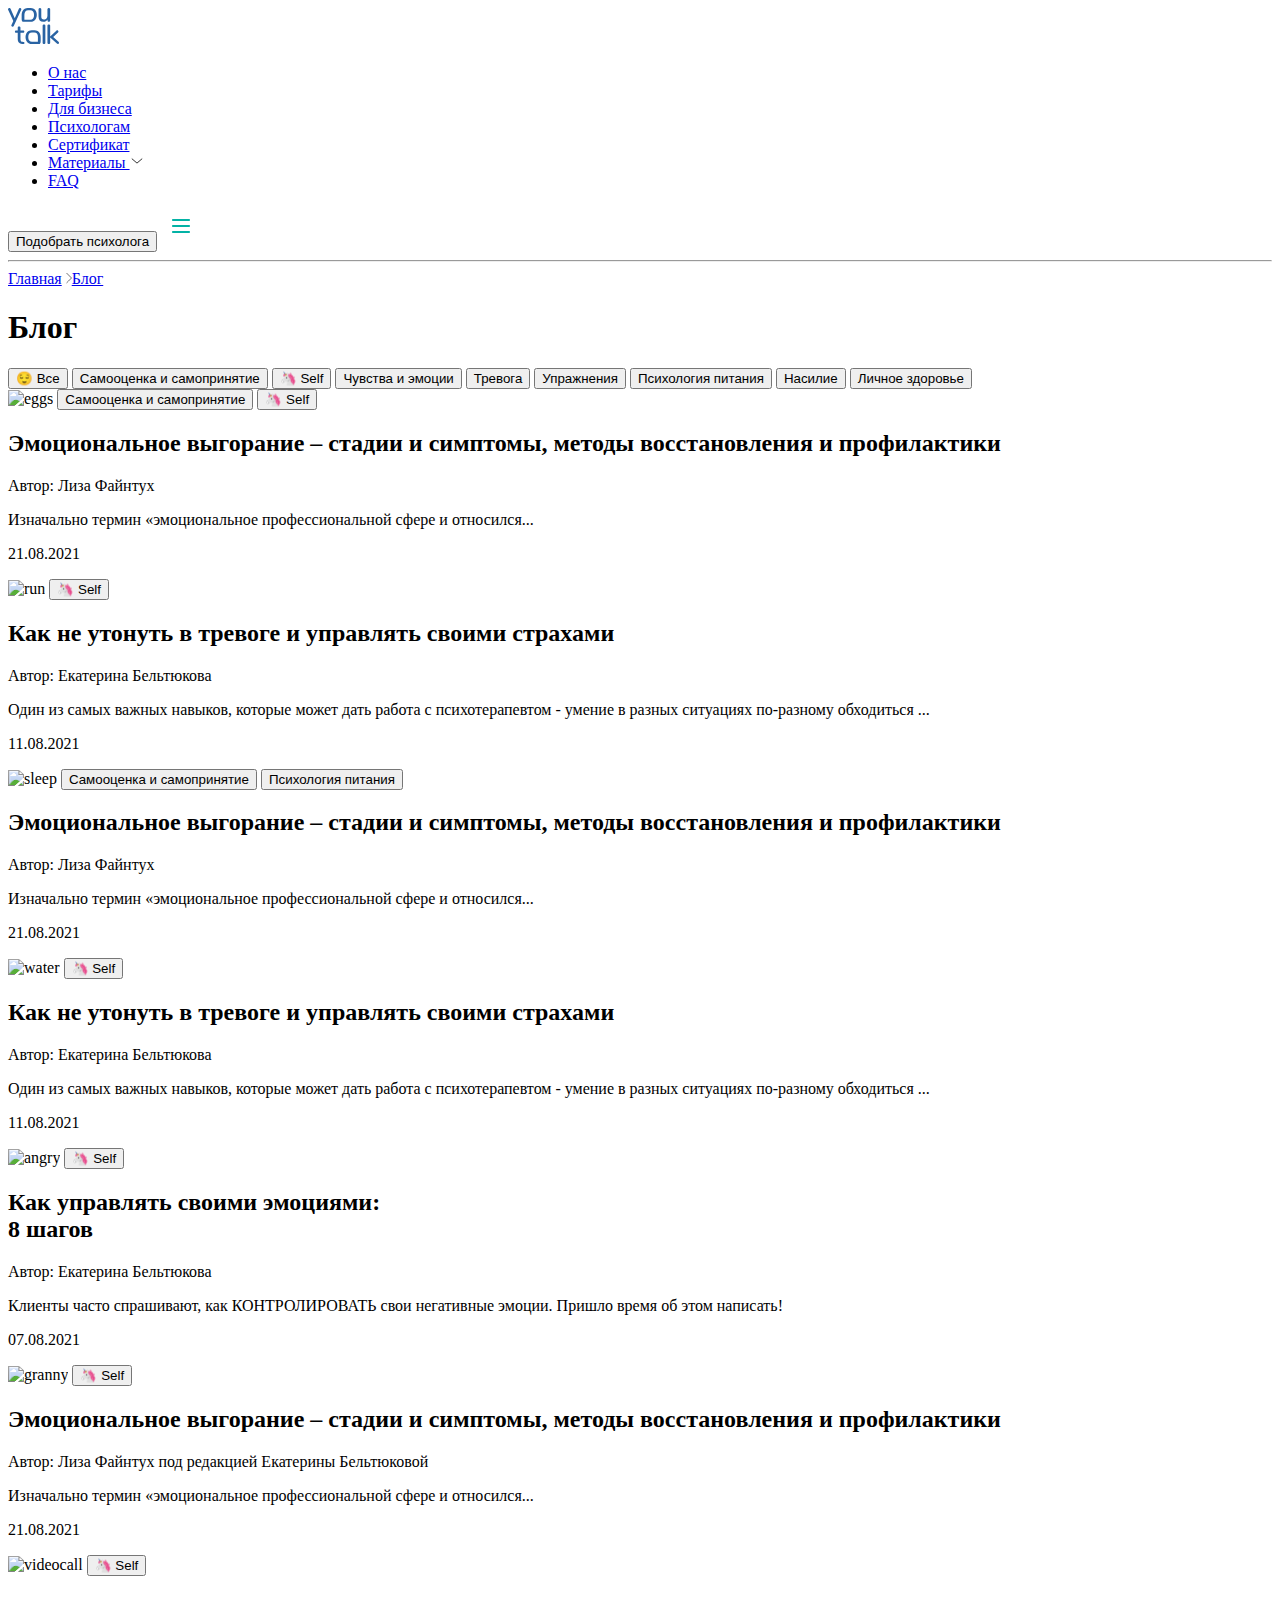
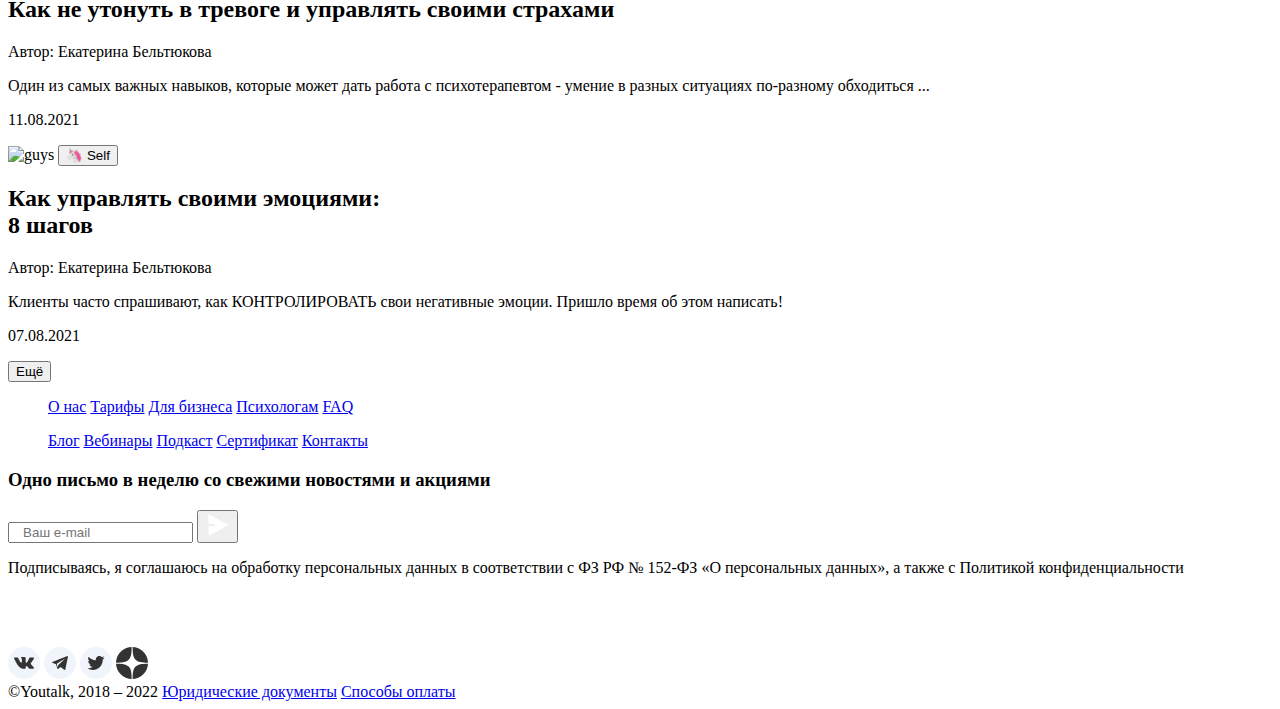
==== index.html @ c56536a3 "Add files via upload" ====
<!DOCTYPE html>
<html lang="ru">
<head>
    <meta charset="UTF-8" />
    <title>YouTalk</title>
    <link rel="stylesheet" href="css/blog.css">
                                            <!--шрифт-->
    <link rel="preconnect" href="https://fonts.googleapis.com">
    <link rel="preconnect" href="https://fonts.gstatic.com" crossorigin>
    <link href="https://fonts.googleapis.com/css2?family=Montserrat:ital,wght@0,100..900;1,100..900&display=swap" rel="stylesheet">
    <meta name="viewport" content="width=device-width, initial-scale=1">
</head>
<body class="layout">
    <div class="header">
        <div class="header__left">
            <a class="header__left-logo" href="index.html"><img src="images/logo.svg" alt="logo"></a>
        </div>
            <nav class="header__middle">
            <ul class="header__middle-nav">
                <li class="header__middle-active"><a class="header__middle-link" href="#">О нас</a>
                <li class="header__middle-active"><a class="header__middle-link" href="#">Тарифы</a>
                <li class="header__middle-active"><a class="header__middle-link" href="#">Для бизнеса</a>
                <li class="header__middle-active"><a class="header__middle-link" href="#">Психологам</a>
                <li class="header__middle-active"><a class="header__middle-link" href="#">Сертификат</a>
                <li class="header__middle-active"><a class="header__middle-link" href="#">Материалы <img src="images/morearrow.svg" alt="arrowdown"></a>
                <li class="header__middle-active"><a class="header__middle-link" href="#">FAQ</a>
            </ul>
            </nav>
        <div class="header__right">
            <button class="header__right-buttondesktop">Подобрать психолога</button>
            <img class="header__right-burger" src="images/headerbutton-right.svg" alt="burger" href="#">
        </div>
    </div>
        <hr class="header__line-hr">
    
                                            <!--Основной контент-->
    <main class="mainblock">
        <div class="mainblock__chosedpage">
            <a class="mainblock__chosedpage-link" href="#">Главная</a> <img class="mainblock__chosedpage-arrow" src="images/arrow.svg" alt="arrow"><a class="mainblock__chosedpage-link" href="#">Блог</a>
        </div>
        <h1 class="mainblock__title">Блог</h1>
        <div class="mainblock__selected">
            <button class="mainblock__selected-button" href="#">&#128524; Все</button>
            <button class="mainblock__selected-button" href="#">Самооценка и самопринятие</button>
            <button class="mainblock__selected-button" href="#">&#129412; Self</button>
            <button class="mainblock__selected-button" href="#">Чувства и эмоции</button>
            <button class="mainblock__selected-button" href="#">Тревога</button>
            <button class="mainblock__selected-button" href="#">Упражнения</button>
            <button class="mainblock__selected-button" href="#">Психология питания</button>
            <button class="mainblock__selected-button" href="#">Насилие</button>
            <button class="mainblock__selected-button" href="#">Личное здоровье</button>
        </div>
        <div class="mainblock__content">
            <div class="mainblock__content-card" onclick="location.href='pages/statya.html'">
                <div class="mainblock__content-card-image">
                    <img class="mainblock__content-card-img" src="https://s3-alpha-sig.figma.com/img/0514/045d/7e2f65da46124099f12e557bf0206578?Expires=1737936000&Key-Pair-Id=APKAQ4GOSFWCVNEHN3O4&Signature=Wh3o4atyVbuHj0JqLbo-WtNxXUMMZxyyBBs7ZFCLhTQrpBq~kpR8yD8V0ydgHOS0mPAQOmfJZSy5ZZRh-PLR-p0ag~jAhGfZ0j--WYRIO0ONvnP6HzzW5Z18kI5cYqsMyvykYi3t~BnjcWoK66cmOuY7C8iolWx3C2onvJgvf60dOLFZBQdS7rcjNV5oVskWY9~RuHkNLRHZ40UZv8wE4s7MWQzwXfBCDcQUJ5n2OdxzuRl2hTjlWSJLqUHEbK7ouPadxK3BOywKtBwkQwGfApzM6KAYQ6rNI7Qh5ZAqsRglMrfR0n2xBHuynHxwd5BLtYQ0K2uqEG--nmiJY6rv2w__" alt="eggs">
                    <button class="mainblock__content-card-button1" >Самооценка и самопринятие</button>
                    <button class="mainblock__content-card-button2" >&#129412; Self</button>
                </div>
                <div class="mainblock__content-card-textblock">
                    <div class="mainblock__content-card-textelements">
                        <h2 class="mainblock__content-card-title">Эмоциональное выгорание – стадии и симптомы, методы восстановления и профилактики</h2>
                        <p class="mainblock__content-card-author">Автор: Лиза Файнтух</p>
                        <p class="mainblock__content-card-text">Изначально термин «эмоциональное профессиональной сфере и относился...</p>
                    </div>
                    <p class="mainblock__content-card-date">21.08.2021</p>
                </div>
            </div>
            <div class="mainblock__content-card" onclick="location.href='pages/statya.html'">
                <div class="mainblock__content-card-image">
                    <img class="mainblock__content-card-img" src="https://s3-alpha-sig.figma.com/img/01ac/782d/e3a3b15230a14f53b90b535f94d2e28d?Expires=1738540800&Key-Pair-Id=APKAQ4GOSFWCVNEHN3O4&Signature=OBWc9fJ5ZC64l-Olz~pqCgVb6Y~aNcesTr1t2U6FNjeNoLqadOKoTGUGqK2uRq2cpMQldzI~1WNGAywiMyTZzNXTjQk4VrkNQp-jOLMmwtYtIDMIsCGmzIa-qsMW7x82Y~OO28k521s~jk~V4s69beo6QjbyrPpBfCDjX3O5~ZBUrBYfTuKOJ2EY8VdqVm3f~~VuwfIu3mH42SVxZDGYeiwyRG2k7F1U6qlbNHwhHbJ18EsYMWrXA3KI12Qf3fWeGqMEgMOsSXU-hMlBXQUekeWN9u0OyVfP5-NLR4njFmPV3josg8dlyZ25wy-Iw~oshWIiej~6uwYwOhADh~WOPQ__" alt="run">
                    <button class="mainblock__content-card-button1" >&#129412; Self</button>
                </div>
                <div class="mainblock__content-card-textblock">
                    <div class="mainblock__content-card-textelements">
                        <h2 class="mainblock__content-card-title">Как не утонуть в тревоге и управлять своими страхами</h2>
                        <p class="mainblock__content-card-author">Автор: Екатерина Бельтюкова</p>
                        <p class="mainblock__content-card-text">Один из самых важных навыков, которые может дать работа с психотерапевтом - умение в разных ситуациях по-разному обходиться ...</p>
                    </div>
                    <p class="mainblock__content-card-date">11.08.2021</p>
                </div>
            </div>
            <div class="mainblock__content-card" onclick="location.href='pages/statya.html'">
                <div class="mainblock__content-card-image">
                    <img class="mainblock__content-card-img" src="https://s3-alpha-sig.figma.com/img/3c67/c745/0bb391b3ab15a4c48193cdb276ec320d?Expires=1738540800&Key-Pair-Id=APKAQ4GOSFWCVNEHN3O4&Signature=UaXcX5Z3UWWL1IEHmjei1710bO6YqG08eMwFOAsFKM6ewVH3WGrbFMYoLWHswwESLTDxEgQDa3RvbA1-b8bMBKQLmkjUvGAfKVPb0EgLLi~7bvclFwDmJAKSJxPQVszXCDfKK0d-K~dg7Gl2ZCIdfJdn~YBORfajnussNlYXDtQqZJFVMcy6Fc7H49BXTcTUL4VQ9C2VnpbHXhJ5-DfveIXvyZartPjuubLJC2baaOQtnEoBzr2ukbT5zVjaOg6Qmw0bwbFM85tdaLMvIj9nIVNdHkcogezgtLos5dMLhyk-hQO~NUMHv6EemgtS0dW092Dkn6u5BWAOT8ifwiYZSA__" alt="sleep">
                    <button class="mainblock__content-card-button1" >Самооценка и самопринятие</button>
                    <button class="mainblock__content-card-button2" >Психология питания</button>
                </div>
                <div class="mainblock__content-card-textblock">
                    <div class="mainblock__content-card-textelements">
                        <h2 class="mainblock__content-card-title">Эмоциональное выгорание – стадии и симптомы, методы восстановления и профилактики</h2>
                        <p class="mainblock__content-card-author">Автор: Лиза Файнтух</p>
                        <p class="mainblock__content-card-text">Изначально термин «эмоциональное профессиональной сфере и относился...</p>
                    </div>
                    <p class="mainblock__content-card-date">21.08.2021</p>
                </div>
            </div>
            <div class="mainblock__content-card" onclick="location.href='pages/statya.html'">
                <div class="mainblock__content-card-image">
                    <img class="mainblock__content-card-img" src="https://s3-alpha-sig.figma.com/img/00e7/8f4a/345dbd9a7bb621f9180f65b8d8307b0c?Expires=1738540800&Key-Pair-Id=APKAQ4GOSFWCVNEHN3O4&Signature=VM~gi2MxRu2Y6QKiJJcOFxIA-9~XuSb1LvO~AXDlw80kI~SEtK9OtfpMvptaeepxI0FPup7jTpU9YbPpc47Tq7RVfhMNxueguv8zXZAypgd-PJvnM7AonSo5pUhwbeHp98yv8a-cTZ3PTXemoVm3XYdz5AQpuwI1XdtWPJSCKOqxcQRluGX0KUDlHHgEowlSuq36-CsIOTX4YqEjcCI9t68tGL~bvGlzkPAfWTn74s4~9-gDFoQQV9yHhNGkeZ5SxufL7M5~D9imyUvJl2gpGC8v1og40swcTWIuo0iEX0FzUAVIW82sLGwlEZcFImRsFjY-T6vJQ4tatS1CEeNnFQ__" alt="water">
                    <button class="mainblock__content-card-button1" >&#129412; Self</button>
                </div>
                <div class="mainblock__content-card-textblock">
                    <div class="mainblock__content-card-textelements">
                        <h2 class="mainblock__content-card-title">Как не утонуть в тревоге и управлять своими страхами</h2>
                        <p class="mainblock__content-card-author">Автор: Екатерина Бельтюкова</p>
                        <p class="mainblock__content-card-text">Один из самых важных навыков, которые может дать работа с психотерапевтом - умение в разных ситуациях по-разному обходиться ...</p>
                    </div>
                    <p class="mainblock__content-card-date">11.08.2021</p>
                </div>
            </div>
            <div class="mainblock__content-card" onclick="location.href='pages/statya.html'">
                <div class="mainblock__content-card-image">
                    <img class="mainblock__content-card-img" src="https://s3-alpha-sig.figma.com/img/5a76/73fe/3d164d00c99eabffda5902327bcf46bf?Expires=1738540800&Key-Pair-Id=APKAQ4GOSFWCVNEHN3O4&Signature=N9eKOb2FueoJJXUdIJkoOr~ev9bo8HiSyb35pa7JuLpopl7jmqF00gUPmSRo69niQ7uGRaPJGwVYWrYxOZYWOYgvpxHLpb~KjHnYbTkOanXbDRq22lV88g6CsZ8Pa-~vUfGPIyzkQ~ZNwBmR1~ZmEcuMuJ1Fpnx9~ltl0EHuZZO9l0VBMt9aRBeo0ZodQOqETrxeIE0wa8o8WnD6~0UPJjQbaZ0Oc0xiLNqr1wIB8ZgXOPB2LBPA5c8fFPd5QpE6dAAOe3S3ri-lH3W0D2b9b1N3Lo1-R1dj85QOeFtIW~oOGRJ2OU2BByiwhbHPwyLiKWhbxS9ct~ED~55G2YVFgw__" alt="angry">
                    <button class="mainblock__content-card-button1" >&#129412; Self</button>
                </div>
                <div class="mainblock__content-card-textblock">
                    <div class="mainblock__content-card-textelements">
                        <h2 class="mainblock__content-card-title">Как управлять своими эмоциями:<br>8 шагов</h2>
                        <p class="mainblock__content-card-author">Автор: Екатерина Бельтюкова</p>
                        <p class="mainblock__content-card-text">Клиенты часто спрашивают, как КОНТРОЛИРОВАТЬ свои негативные эмоции. Пришло время об этом написать!</p>
                    </div>
                    <p class="mainblock__content-card-date">07.08.2021</p>
                </div>
            </div>
            <div class="mainblock__content-card" onclick="location.href='pages/statya.html'">
                <div class="mainblock__content-card-image">
                    <img class="mainblock__content-card-img" src="https://s3-alpha-sig.figma.com/img/065d/81df/1477a2bd12991651230e9428bfe30c3a?Expires=1738540800&Key-Pair-Id=APKAQ4GOSFWCVNEHN3O4&Signature=CVTdhsCqR5XaVqefZSIJ61pydjJTcKEJjb8-tAAnJZqM88l35OVFuhJ20KriHW3hjYbNWRAT30FyMJehIs36L7WKsfEtud7P88W2-wKwS1KZPoCk7Tt5Liyj0nbTIW-l383QzXoX2syWHP9niepBGVLnPv5UZmiHkBF1-udS7ghmc2CxIhmeRksoUEfy~VOx6jxV9C14J9Vhubo829NteKy89qE671w3DFqWgoa1NG5UEHgdmmgWwgq1KAIreZ~k5mH2H29cQXhoceIDEzXINYWquqVo91ksaAy-NUxWgZ2I5hGg1upnbr2dCoUjACJAvxqV5gbKa-IKtGOP7X7ZMg__" alt="granny">
                    <button class="mainblock__content-card-button1" >&#129412; Self</button>
                </div>
                <div class="mainblock__content-card-textblock">
                    <div class="mainblock__content-card-textelements">
                        <h2 class="mainblock__content-card-title">Эмоциональное выгорание – стадии и симптомы, методы восстановления и профилактики</h2>
                        <p class="mainblock__content-card-author">Автор: Лиза Файнтух под редакцией Екатерины Бельтюковой</p>
                        <p class="mainblock__content-card-text">Изначально термин «эмоциональное профессиональной сфере и относился...</p>
                    </div>
                    <p class="mainblock__content-card-date">21.08.2021</p>
                </div>
            </div>
            <div class="mainblock__content-card" onclick="location.href='pages/statya.html'">
                <div class="mainblock__content-card-image">
                    <img class="mainblock__content-card-img" src="https://s3-alpha-sig.figma.com/img/a94e/a88a/4b9dcb0cf8642cbae1397f01cde20920?Expires=1738540800&Key-Pair-Id=APKAQ4GOSFWCVNEHN3O4&Signature=AY9RTAnKXOctCoOXd8asVBlezn~dJUEV0c62~6vGSS3Ko0SpET10taXR8tyMev9N1MKeT~Kn52TYclJ6tYrHmmJ8I2ekMg2p5ktU7XDdQpqCREiJLFtV~Qk9gweLTGKaBsEYFi9h1-SLamLyuCn5wanYo3MbUUQncDrBxMDj4NMqAS3Xh4K4A1PAeunOZZm~kmWJzqSSmkcB8bOxDoXcJCf5jGaeVnKJ4wyMKEXzuJoU2Hvy0BDLmS5qVIpNbYVgSdyugMMjSguNK~wEmkG0UrmvPvUTJjUXA125B3-fs37XeBIR06fxhLoyjZk8uCqRoXTmjS7GRkzYSDhsOKGmCQ__" alt="videocall">
                    <button class="mainblock__content-card-button1" >&#129412; Self</button>
                </div>
                <div class="mainblock__content-card-textblock">
                    <div class="mainblock__content-card-textelements">
                        <h2 class="mainblock__content-card-title">Как не утонуть в тревоге и управлять своими страхами</h2>
                        <p class="mainblock__content-card-author">Автор: Екатерина Бельтюкова</p>
                        <p class="mainblock__content-card-text">Один из самых важных навыков, которые может дать работа с психотерапевтом - умение в разных ситуациях по-разному обходиться ...</p>
                    </div>
                    <p class="mainblock__content-card-date">11.08.2021</p>
                </div>
            </div>
            <div class="mainblock__content-card" onclick="location.href='pages/statya.html'">
                <div class="mainblock__content-card-image">
                    <img class="mainblock__content-card-img" src="https://s3-alpha-sig.figma.com/img/5e06/6272/45bb311e38b3a59d87aed3ae396ac101?Expires=1738540800&Key-Pair-Id=APKAQ4GOSFWCVNEHN3O4&Signature=p0C2tHQu1r-a5set1SXfb7sJr40HXGftgvuvHkhtbN7aHc56Qg5DWXzsZKMLfddFHEwGzD17TgBL2qk9C1Nd83NXO9YrQCtfdIE9dwti-B1Hg3WWTS7K2jMaNeALlakn9Boxj7~RrGtojs9TSr-gYUpH~tRMIdxmpfVYG2zt6gIS32aVTqmlaZM2xzSLE4IcMFbR~051mPHVzaIpUQhzYHxg16ElYVX6LnIujHjYr7AvtrOa7SYsdtQl1Q6FTCsBZDV2lqfXHIL52UMzSDoe9o7mdKWopW5Iu8UEZFicpRaVqH5S1ed414g8dSux1rSc9xiNkQJp4jcSV5MiG~bL2g__" alt="guys">
                    <button class="mainblock__content-card-button1" >&#129412; Self</button>
                </div>
                <div class="mainblock__content-card-textblock">
                    <div class="mainblock__content-card-textelements">
                        <h2 class="mainblock__content-card-title">Как управлять своими эмоциями:<br>8 шагов</h2>
                        <p class="mainblock__content-card-author">Автор: Екатерина Бельтюкова</p>
                        <p class="mainblock__content-card-text">Клиенты часто спрашивают, как КОНТРОЛИРОВАТЬ свои негативные эмоции. Пришло время об этом написать!</p>
                    </div>
                    <p class="mainblock__content-card-date">07.08.2021</p>
                </div>
            </div>
        </div>
        <button class="mainblock__button-low"> Ещё</button>       
    </main>
    <footer class="footer">
        <div class="footer__block">
            <div class="footer__grid">
                <div class="footer__grid-nav">
                    <ul class="footer__nav1">
                        <a class="footer__nav-link" href="#">О нас</a>
                        <a class="footer__nav-link" href="#">Тарифы</a>
                        <a class="footer__nav-link" href="#">Для бизнеса</a>
                        <a class="footer__nav-link" href="#">Психологам</a>
                        <a class="footer__nav-link" href="#">FAQ</a>
                    </ul>
                    <ul class="footer__nav2">
                        <a class="footer__nav-link" href="#">Блог</a>
                        <a class="footer__nav-link" href="#">Вебинары</a>
                        <a class="footer__nav-link" href="#">Подкаст</a>
                        <a class="footer__nav-link" href="#">Сертификат</a>
                        <a class="footer__nav-link" href="#">Контакты</a>
                    </ul>
                </div>
                <div class="footer__grid-email">
                    <div class="footer__email">
                        <h3 class="footer__email-title">Одно письмо в неделю со свежими новостями и акциями</h3>
                        <form class="footer__email-inputs">
                            <input class="footer__email-input" name="email" type="email" placeholder="   Ваш e-mail">
                            <button class="footer__email-button" type="button"> <img class="footer__email-button-img" src="images/emailbutton.svg" alt="button"></button>
                        </form>
                        <p class="footer__email-text">Подписываясь, я соглашаюсь на обработку персональных данных в соответствии с ФЗ РФ № 152-ФЗ «О персональных данных», а также с Политикой конфиденциальности</p>
                    </div>
                </div>
                <div class="footer__grid-socials">
                    <div class="footer__socials">
                        <img class="footer__socials-logo" id="skolkovo" src="images/skolkovo.svg" alt="skolkovo" href="#">
                        <div class="footer__socials-icons">
                        <img class="footer__socials-logo" src="images/vk.svg" alt="vk" href="#">
                        <img class="footer__socials-logo" src="images/tg.svg" alt="telegram" href="#">
                        <img class="footer__socials-logo" src="images/twit.svg" alt="twitter" href="#">
                        <img class="footer__socials-logo" src="images/dzen.svg" alt="dzen" href="#">
                    </div>       
                </div>
            </div>
            <div class="footer__copyright">
                    <a class="footer__copyright-link">©Youtalk, 2018 – 2022</a>
                    <a class="footer__copyright-link" href="#">Юридические документы</a>
                    <a class="footer__copyright-link" href="#">Способы оплаты</a>
            </div>
        </div>
    </footer>
</body>
</html>
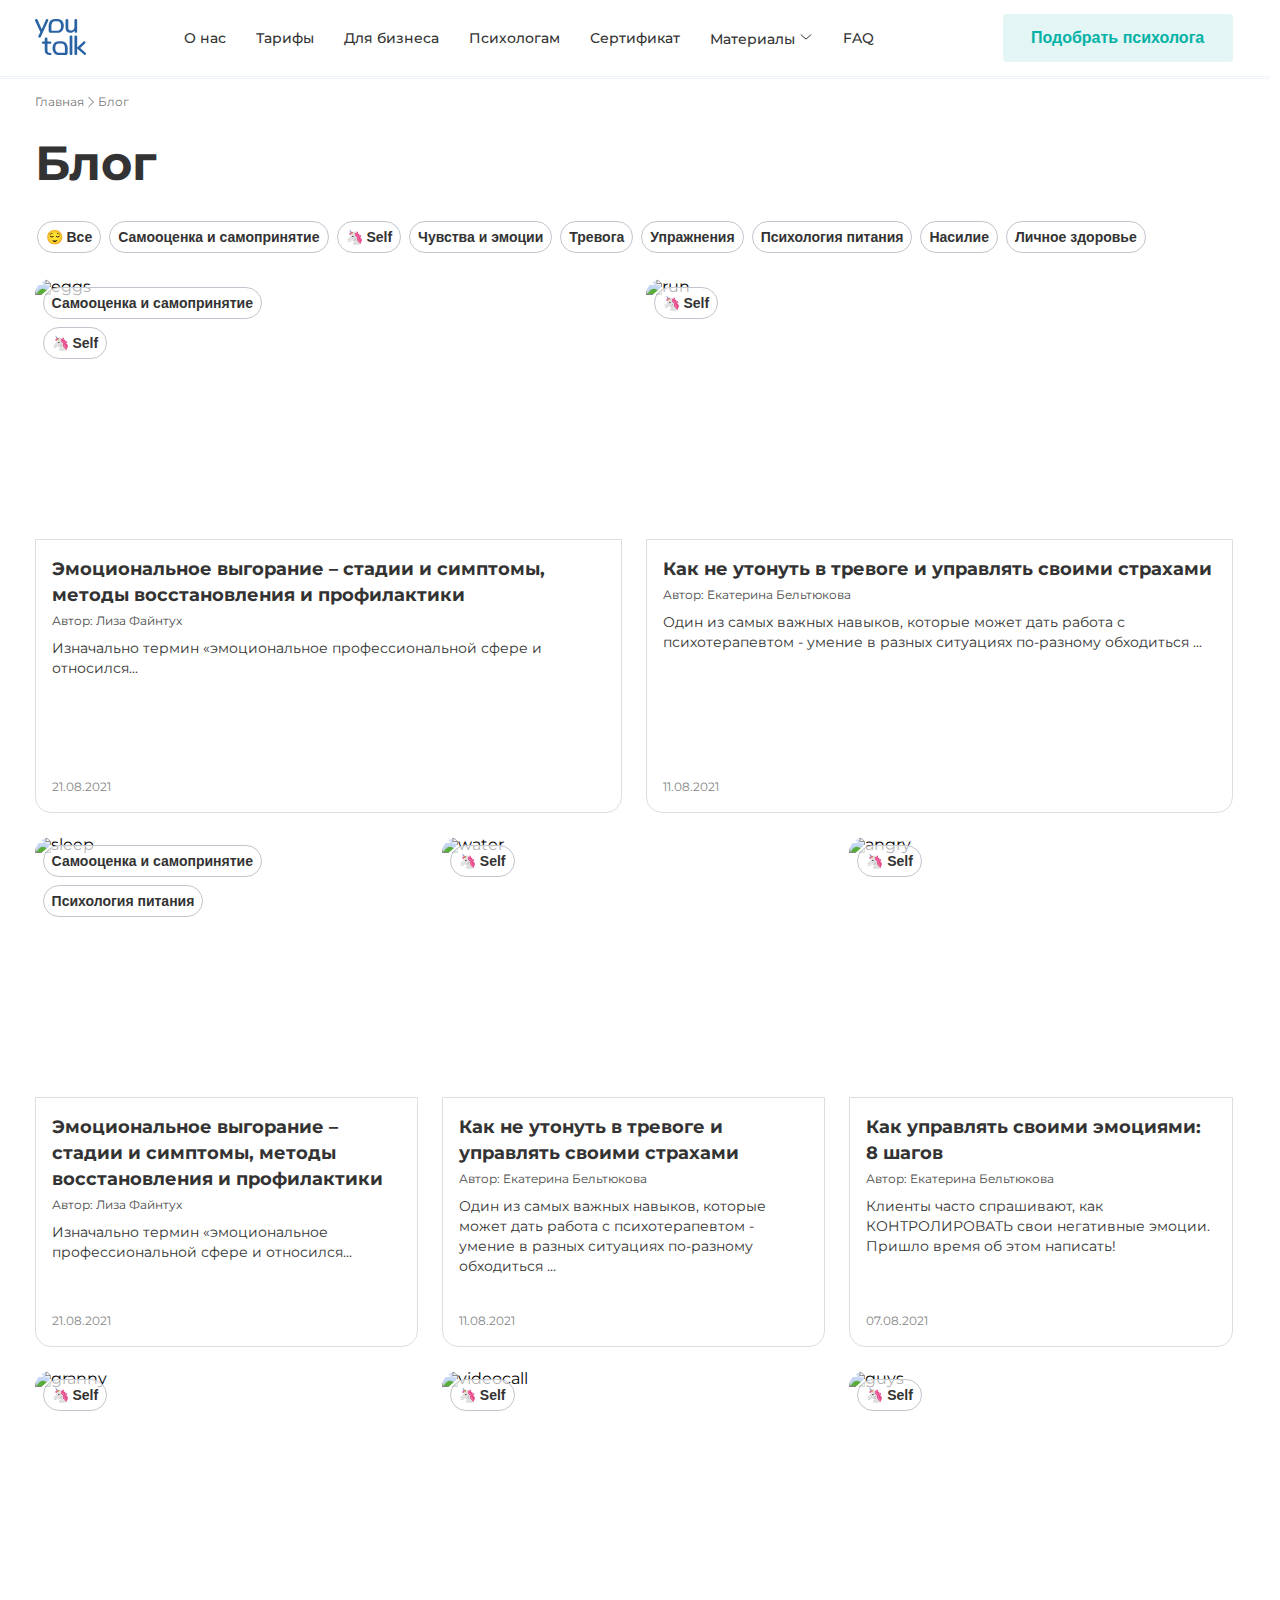
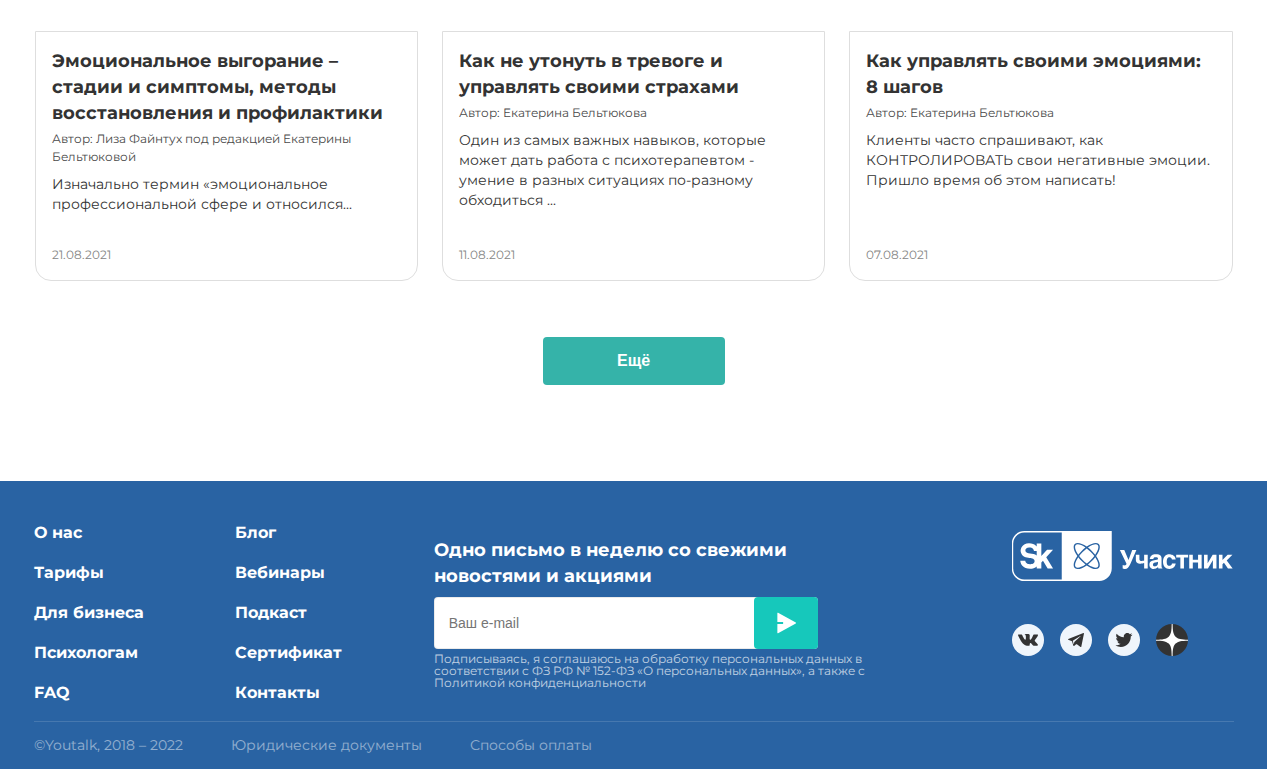
==== commit 6851b9cb: "Update index.html" ====
--- a/index.html
+++ b/index.html
@@ -3,7 +3,7 @@
 <head>
     <meta charset="UTF-8" />
     <title>YouTalk</title>
-    <link rel="stylesheet" href="css/blog.css">
+    <link rel="stylesheet" href="CSS/blog.css">
                                             <!--шрифт-->
     <link rel="preconnect" href="https://fonts.googleapis.com">
     <link rel="preconnect" href="https://fonts.gstatic.com" crossorigin>
@@ -216,4 +216,4 @@
         </div>
     </footer>
 </body>
-</html>+</html>
--- a/CSS/blog.css
+++ b/CSS/blog.css
@@ -0,0 +1,701 @@
+html, body {
+    /*
+    *  html5resetcss
+    */
+    html,body,div,span,object,iframe,h1,h2,h3,h4,h5,h6,p,blockquote,pre,abbr,address,cite,code,del,dfn,em,img,ins,kbd,q,samp,small,strong,sub,sup,var,b,i,dl,dt,dd,ol,ul,li,fieldset,form,label,legend,table,caption,tbody,tfoot,thead,tr,th,td,article,aside,canvas,details,figcaption,figure,footer,header,hgroup,menu,nav,section,summary,time,mark,audio,video{margin:0;padding:0;border:0;outline:0;font-size:100%;vertical-align:baseline;background:transparent}
+    body{line-height:1}
+    article,aside,details,figcaption,figure,footer,header,hgroup,menu,nav,section{display:block}
+    nav ul{list-style:none}
+    blockquote,q{quotes:none}
+    blockquote:before,blockquote:after,q:before,q:after{content:none}
+    a{margin:0;padding:0;font-size:100%;vertical-align:baseline;background:transparent}
+    ins{background-color:#ff9;color:#000;text-decoration:none}
+    mark{background-color:#ff9;color:#000;font-style:italic;font-weight:bold}
+    del{text-decoration:line-through}
+    abbr[title],dfn[title]{border-bottom:1px dotted;cursor:help}
+    table{border-collapse:collapse;border-spacing:0}
+    hr{display:block;height:1px;border:0;border-top:1px solid #ccc;margin:1em 0;padding:0}
+    input,select{vertical-align:middle}}
+    body {font-family: montserrat; height: 100%; margin: 0; padding: 0; width: 99vw;}
+html, body { height: 100%; margin: 0; padding: 0; }
+.layout {
+    display: grid;
+    grid-template-columns: minmax(16px, auto) minmax(288px, 1200px) minmax(16px, auto);
+    grid-template-rows: auto 1px 1fr auto;
+    grid-template-areas: 
+    ". header ."
+    "hr hr hr"
+    ". mainblock ."
+    "footer footer footer";
+    justify-content: center;
+    background-image: url(/background.svg);
+    background-size: 100%, 672px;
+    background-position-y: 401px ;
+    background-repeat: no-repeat;
+    margin: 0;
+    padding: 0;
+}
+@media screen and (max-width: 1024px){
+    .layout {
+        background-image: none;
+    }
+}
+/* Шапка*/
+.header {
+    grid-area: header;
+    display: flex;
+    justify-content: space-between;
+    align-items: center;
+    height: 76px;
+    position: sticky;
+}
+.header__left {
+    margin: 0;
+}
+.header__middle-nav {
+    align-items: center;
+    display: inline-flex;
+    list-style-type: none;
+    flex-wrap: nowrap;
+    justify-items: center;
+}
+.header__middle-active {
+    display: inline-flex;
+    list-style-type: none;
+    text-decoration: none;
+    font-weight: 500;
+    font-size: 14px;
+    margin-right: 30px;
+    align-self: center;
+    justify-items: center;
+}
+@media screen and (max-width: 1024px){
+    .header__middle-active {
+        margin-right: 16px;
+        font-weight: 400;
+    }
+}
+.header__middle-active:nth-last-child {
+    margin-right: 0;
+}
+.header__middle-link {
+    text-decoration: none;
+    color: rgba(51, 51, 51, 1);
+}
+.header__right-buttondesktop {
+    background-color: rgba(227, 245, 245, 1);
+    color: rgba(3, 178, 165, 1);
+    font-size: 16px;
+    font-weight: 700;
+    border: none;
+    border-radius: 4px;
+    width: 230px;
+    height: 48px;
+}
+.header__right-burger {
+    width: 40px;
+    height: 40px;
+}
+@media screen and (min-width: 769px){
+    .header__right-burger {
+        display: none;
+    }
+}
+@media screen and (max-width: 768px){
+    .header__right-buttondesktop {
+        display: none;
+    }
+    .header__middle {
+        display: none;
+    }
+}
+.header__line-hr {
+    grid-area: hr;
+    border: rgba(239, 245, 251, 1) solid 1px;
+    width: 99vw;
+    margin: 0;
+}
+/* Основной контент*/
+.mainblock {
+    grid-area: mainblock;
+    margin-top: 16px;
+}
+.mainblock__chosedpage {
+    display: inline-flex;
+    align-items: center;
+    gap: 4px;
+}
+.mainblock__chosedpage-link {
+    text-decoration: none;
+    color: rgba(51, 51, 51, 0.7);
+    font-size: 12px;
+    font-weight: 400;
+    height: auto;
+    margin-left: 0;
+}
+.mainblock__title {
+    font-weight: 700;
+    font-size: 48px;
+    color: rgba(51, 51, 51, 1);
+    margin-top: 30px;
+    margin-bottom: 32px;
+}
+@media screen and (max-width: 414px){
+    h1.mainblock__title {
+        font-size: 32px;
+    } 
+}
+@media screen and (max-width: 320px){
+    h1.mainblock__title {
+        font-size: 24px;
+    }
+}
+.mainblock__selected {
+    display: inline-flex;
+    align-content: center;
+    gap: 8px;
+    scroll-behavior: auto;
+    scrollbar-width: none;
+    overflow-x: scroll;
+    flex-wrap: nowrap;
+    width: 100%;
+    padding: 2px;
+}
+.mainblock__selected-button {
+    background-color: white;
+    border-radius: 24px;
+    border: 1px solid rgba(193, 197, 205, 1);
+    padding: 6px 8px;
+    gap: 4px;
+    height: 32px;
+    font-size: 14px;
+    font-weight: 600;
+    color: rgba(51, 51, 51, 1);
+    text-wrap: nowrap;
+}
+.mainblock__selected-button:focus {
+    box-shadow: 0px 0px 0px 2px rgba(22, 200, 187, 1) ;
+}
+@media screen and (min-width: 767px){
+    .mainblock__selected {
+        flex-wrap: wrap;
+    }
+}
+.mainblock__content {
+    margin-top: 24px;
+    display: grid;
+    grid-template-columns: repeat(6, 1fr);
+    grid-gap: 24px;
+}
+.mainblock__content-card {
+    grid-column: span 2;
+    display: flexbox;
+}
+.mainblock__content-card:nth-child(-n+2) {
+        grid-column: span 3;
+        .mainblock__content-card-textblock{
+            height: 240px;
+        }
+}
+.mainblock__content-card-image {
+    display: flex;
+    height: 260px;
+}
+.mainblock__content-card-img {
+    display: flex;
+    object-fit: cover;
+    max-height: 100%;
+    width: 100%;
+    border-top-left-radius: 16px;
+    border-top-right-radius: 16px;
+    z-index: 1;
+    object-position: bottom;
+}
+.mainblock__content-card-button1 {
+    background-color: rgba(255, 255, 255, 0.7);
+    border-radius: 24px;
+    border: 1px solid rgba(193, 197, 205, 1);
+    padding: 6px 8px;
+    height: 32px;
+    font-size: 14px;
+    font-weight: 600;
+    color: rgba(51, 51, 51, 1);
+    text-wrap: nowrap;
+    width: max-content;
+    margin: 8px auto 0 8px;
+    z-index: 2;
+    position: absolute;
+}
+.mainblock__content-card-button2 {
+    background-color: rgba(255, 255, 255, 0.7);
+    border-radius: 24px;
+    border: 1px solid rgba(193, 197, 205, 1);
+    padding: 6px 8px;
+    height: 32px;
+    font-size: 14px;
+    font-weight: 600;
+    color: rgba(51, 51, 51, 1);
+    text-wrap: nowrap;
+    width: max-content;
+    margin: 48px auto 0 8px;
+    z-index: 2;
+    position: absolute;
+}
+.mainblock__content-card-textblock {
+    display: flex;
+    border: 1px solid rgba(222, 222, 222, 1);
+    background-color: rgba(255, 255, 255, 1);
+    border-bottom-left-radius: 16px;
+    border-bottom-right-radius: 16px;
+    padding: 16px;
+    height: 216px;
+    flex-wrap: wrap;
+}
+.mainblock__content-card-textelements {
+    display: flexbox;
+    gap: 8px;
+}
+.mainblock__content-card-title {
+    font-size: 18px;
+    font-weight: 700;
+    color: rgba(51, 51, 51, 1);
+    margin-bottom: 0px;
+    line-height: 26px;
+}
+.mainblock__content-card-author {
+    font-size: 12px;
+    font-weight: 400;
+    color: rgba(73, 73, 73, 1);
+    margin-top: 4px;
+    margin-bottom: 0px;
+    line-height: 18px;
+}
+.mainblock__content-card-text {
+    font-size: 14px;
+    font-weight: 400;
+    color: rgba(51, 51, 51, 1);
+    margin-top: 8px;
+    line-height: 20px;
+}
+.mainblock__content-card-date {
+    font-size: 12px;
+    font-weight: 400;
+    color: rgba(134, 134, 134, 1);
+    margin-top: auto;
+    line-height: 18px;
+}
+@media screen and (max-width: 1024px){
+    .mainblock__content-card:nth-child(-n+2) {
+        grid-column: span 3;
+        .mainblock__content-card-image {
+            height: 260px;
+        }
+        .mainblock__content-card-textblock{
+            height: 240px;
+        }
+    }
+        .mainblock__content-card-image {
+            height: 206px;
+        }
+        .mainblock__content-card-textblock {
+            height: 253px;
+        }
+}
+@media screen and (max-width: 768px){
+    .mainblock__content-card:nth-child(-n+2) {
+        grid-column: span 6;
+        .mainblock__content-card-image {
+            height: 404px;
+        }
+        .mainblock__content-card-textblock{
+            height: 196px;
+        }
+    }
+        .mainblock__content-card {
+        grid-column: span 3;
+        }
+        .mainblock__content-card-image {
+            height: 206px;
+        }
+        .mainblock__content-card-textblock {
+            height: 241px;
+        }
+}
+@media screen and (max-width: 414px){
+    .mainblock__content-card:nth-child(-n+2) {
+        grid-column: span 6;
+        .mainblock__content-card-image {
+            height: 206px;
+        }
+        .mainblock__content-card-textblock{
+            height: 256px;
+        }
+    }
+        .mainblock__content-card {
+        grid-column: span 6;
+        }
+        .mainblock__content-card-image {
+            height: 206px;
+        }
+        .mainblock__content-card-textblock {
+            height: 256px;
+        }
+    .mainblock__content-card:nth-child(n+5) {
+        display:none;
+     }
+}
+@media screen and (max-width: 320px){
+    .mainblock__content-card:nth-child(-n+2) {
+        grid-column: span 6;
+        .mainblock__content-card-image {
+            height: 206px;
+        }
+        .mainblock__content-card-textblock{
+            height: 278px;
+        }
+    }
+        .mainblock__content-card {
+        grid-column: span 6;
+        }
+        .mainblock__content-card-image {
+            height: 206px;
+        }
+        .mainblock__content-card-textblock {
+            height: 278px;
+        }
+    .mainblock__content-card:nth-child(n+5) {
+        display:none;
+     }
+}
+.mainblock__button-low {
+    background-color: rgba(53, 179, 169, 1);
+    color: rgba(255, 255, 255, 1);
+    font-size: 16px;
+    font-weight: 700;
+    border: none;
+    border-radius: 4px;
+    width: 182px;
+    height: 48px;
+    display: block;
+    margin: 56px auto 96px auto;
+}
+@media screen and (max-width: 1024px) {
+    .mainblock__button-low {
+        margin-top: 35px;
+        margin-bottom: 60px;
+    }
+}
+@media screen and (max-width: 768px) {
+    .mainblock__button-low {
+        margin-top: 33px;
+        margin-bottom: 55px;
+    }
+}
+@media screen and (max-width: 414px) {
+    .mainblock__button-low {
+        margin-top: 28px;
+        margin-bottom: 59px;
+    }
+}
+@media screen and (max-width: 320px) {
+    .mainblock__button-low {
+        margin-top: 28px;
+        margin-bottom: 59px;
+    }
+}
+/*Подвал*/
+.footer {
+    grid-area: footer;
+    background-color: rgba(41, 99, 163, 1);
+    background-size: 100vw;
+    display: block;
+}
+.footer__block {
+    display: grid;
+    grid-template-columns: minmax(16px, auto) minmax(288px, 1200px) minmax(16px, auto);
+    grid-template-areas: ". footer__block .";
+}
+.footer__grid {
+    grid-area: footer__block;
+    display: grid;
+    grid-template-columns: repeat(6, auto);
+    grid-template-rows: auto auto;
+    grid-template-areas:
+    "footer__nav footer__nav footer__email footer__email footer__socials footer__socials"
+    "links links links links links links";
+    justify-content: space-between;
+    align-items: center;
+    justify-items: center;
+}
+.footer__grid-nav {
+    grid-area: footer__nav;
+    display: grid;
+    grid-template-columns: repeat(2, auto);
+    justify-items: flex-start;
+    margin-top: 40px;
+    gap: 91px;
+    margin-left: 0;
+}
+.footer__nav1 {
+    display: flex;
+    grid-area: span 1;
+    flex-direction: column;
+    flex-wrap: wrap;
+    gap: 16px;
+    justify-items: start;
+    margin-left: 0;
+    padding-left: 0;
+}
+.footer__nav2 {
+    display: flex;
+    grid-area: span 1;
+    flex-direction: column;
+    flex-wrap: wrap;
+    gap: 16px;
+    justify-items: start;
+    margin-left: 0;
+    padding-left: 0;
+}
+.footer__nav-link {
+    color: rgba(255, 255, 255, 1);
+    font-size: 16px;
+    font-weight: 700;
+    line-height: 24px;
+    text-decoration: none;
+    margin-top: 0;
+    justify-items: start;
+}
+.footer__grid-email {
+    grid-area: footer__email;
+    display: flex;
+    margin: 0 91.5px;
+    justify-items: flex-start;
+    margin-top: 40px;
+    width: 486px;
+}
+.footer__email-title {
+    display: block;
+    color: rgba(255, 255, 255, 1);
+    font-size: 18px;
+    font-weight: 700;
+    line-height: 26px;
+    margin-bottom: 8px;
+    margin-top: 0;
+    word-break: normal;
+    width: 384px;
+    white-space: normal;
+}
+.footer__email-text {
+    font-size: 12px;
+    font-weight: 400;
+    color: rgba(255, 255, 255, 1);
+    opacity: 0.7;
+    margin-top: 8px;
+}
+.footer__email-inputs {
+    display: flex;
+    gap: 0px;
+    width: 384px;
+    height: 48px;
+}
+.footer__email-input {
+    height: 48px;
+    width: 384px;
+    border-radius: 4px;
+    border: 1px solid rgba(157, 157, 157, 0.2);
+    z-index: 1;
+    color: rgba(157, 157, 157, 1);
+    font-size: 14px;
+    font-weight: 400;
+}
+.footer__email-button {
+    padding: 14px 20px 14px 20px;
+    border-radius: 4px;
+    background-color: rgba(22, 200, 187, 1);
+    border: none;
+    position: absolute;
+    z-index: 2;
+    display: flex;
+    align-items: center;
+    justify-content: center;
+    margin-right: 0;
+    margin-left: 320px;
+}
+.footer__email-button-img {
+    width: 24px;
+    height: 24px;
+}
+.footer__grid-socials {
+    grid-area: footer__socials;
+    display: flexbox;
+    gap: 40px;
+    justify-items: flex-end;
+    align-items: center;
+}
+#skolkovo {
+margin-bottom: 40px;
+}
+.footer__socials-icons {
+    display: flex;
+    gap: 16px;
+}
+.footer__copyright {
+    display: flex;
+    border-top: 1px solid rgba(255, 255, 255, 0.2);
+    grid-area: links;
+    display: flex;
+    justify-content: start;
+    align-items: center;
+    font-size: 14px;
+    font-weight: 400;
+    text-decoration: none;
+    color: rgba(255, 255, 255, 1);
+    margin-top: 16px;
+    margin-bottom: 17px;
+    width: 100%;
+    opacity: 0.7;
+    padding-top: 16px;
+}
+.footer__copyright-link {
+    display: flex;
+    font-size: 14px;
+    font-weight: 400;
+    text-decoration: none;
+    color: rgba(255, 255, 255, 1);
+    margin-left: 48px;
+    opacity: 0.7;
+}
+.footer__copyright-link:nth-child(1) {
+    margin-left: 0;
+}
+@media screen and (max-width: 1024px) {
+    .footer__grid-email {
+        margin: 0 21px;
+        margin-top: 40px;
+        width: 450px;
+}
+.footer__grid-nav {
+    gap: 30px;
+}
+}
+@media screen and (max-width: 768px) {
+    .footer__grid {
+        grid-area: footer__block;
+        display: grid;
+        grid-template-columns: repeat(6, auto);
+        grid-template-rows: auto auto auto;
+        grid-template-areas:
+        "footer__nav footer__nav footer__nav footer__email footer__email footer__email"
+        "footer__socials footer__socials . . . ."
+        "links links links links links links";
+        justify-content: space-between;
+        align-items: center;
+        justify-items: center;
+    }
+    .footer__grid-email {
+        margin-left: 0;
+        margin-right: 0;
+    }
+    .footer__grid-socials {
+        justify-items: left;
+        margin-top: 26px;
+    }
+    .footer__copyright {
+        margin-top: 27px;
+        margin-bottom: 23px;
+    }
+}    
+@media screen and (max-width: 414px) {
+    .footer__grid {
+        grid-area: footer__block;
+        display: grid;
+        grid-template-columns: auto;
+        grid-template-rows: auto auto auto auto;
+        grid-template-areas:
+        "footer__nav"
+        "footer__email"
+        "footer__socials"
+        "links";
+        justify-content: space-between;
+        align-items: center;
+        justify-items: center;
+    }
+    .footer__grid-nav {
+        width: 375px;
+        gap: auto;
+    }
+    .footer__grid-email {
+        margin-left: 0;
+        margin-right: 14px;
+        margin-top: 23px;
+        margin-bottom: 23px;
+        width: 360px;
+    }
+    .footer__email-inputs {
+        width: 360px;
+    }
+    .footer__email-button {
+        margin-left: 296px;
+    }
+    .footer__email-input {
+        width: 360px;
+    }
+    .footer__grid-socials {
+        margin-top: 0;
+        margin-left: 0;
+        margin-right: auto;
+    }
+    .footer__copyright {
+        flex-direction: column;
+        margin-top: 27px;
+        margin-bottom: 23px;
+        margin-left: 0;
+        margin-right: auto;
+        justify-items: start;
+        gap: 20px;
+    }
+    .footer__copyright-link {
+        opacity: 0.7;
+        flex-direction: column;
+        margin-left: 0;
+        margin-right: auto;
+    }
+    .footer__email-title {
+        width: 360px;
+    }
+    .footer__email-text {
+        width: 360px;
+    }
+}
+@media screen and (max-width: 320px) {
+    .footer__grid-nav {
+        width: 288px;
+    }
+    .footer__grid-email {
+        width: 288px;
+        overflow-wrap: normal;
+        margin-top: 23px;
+        margin-right: 0;
+    }
+    .footer__email-title {
+        width: 288px;
+    }
+    .footer__nav1.footer__nav2 {
+        margin-bottom: 0;
+    }
+    .footer__email-inputs {
+        width: 288px;
+    }
+    .footer__email-button {
+        display: none;
+    }
+    .footer__email-input {
+        width: 288px;
+    }
+    .footer__email-title {
+        width: 288px;
+    }
+    .footer__email-text {
+        width: 288px;
+    }
+}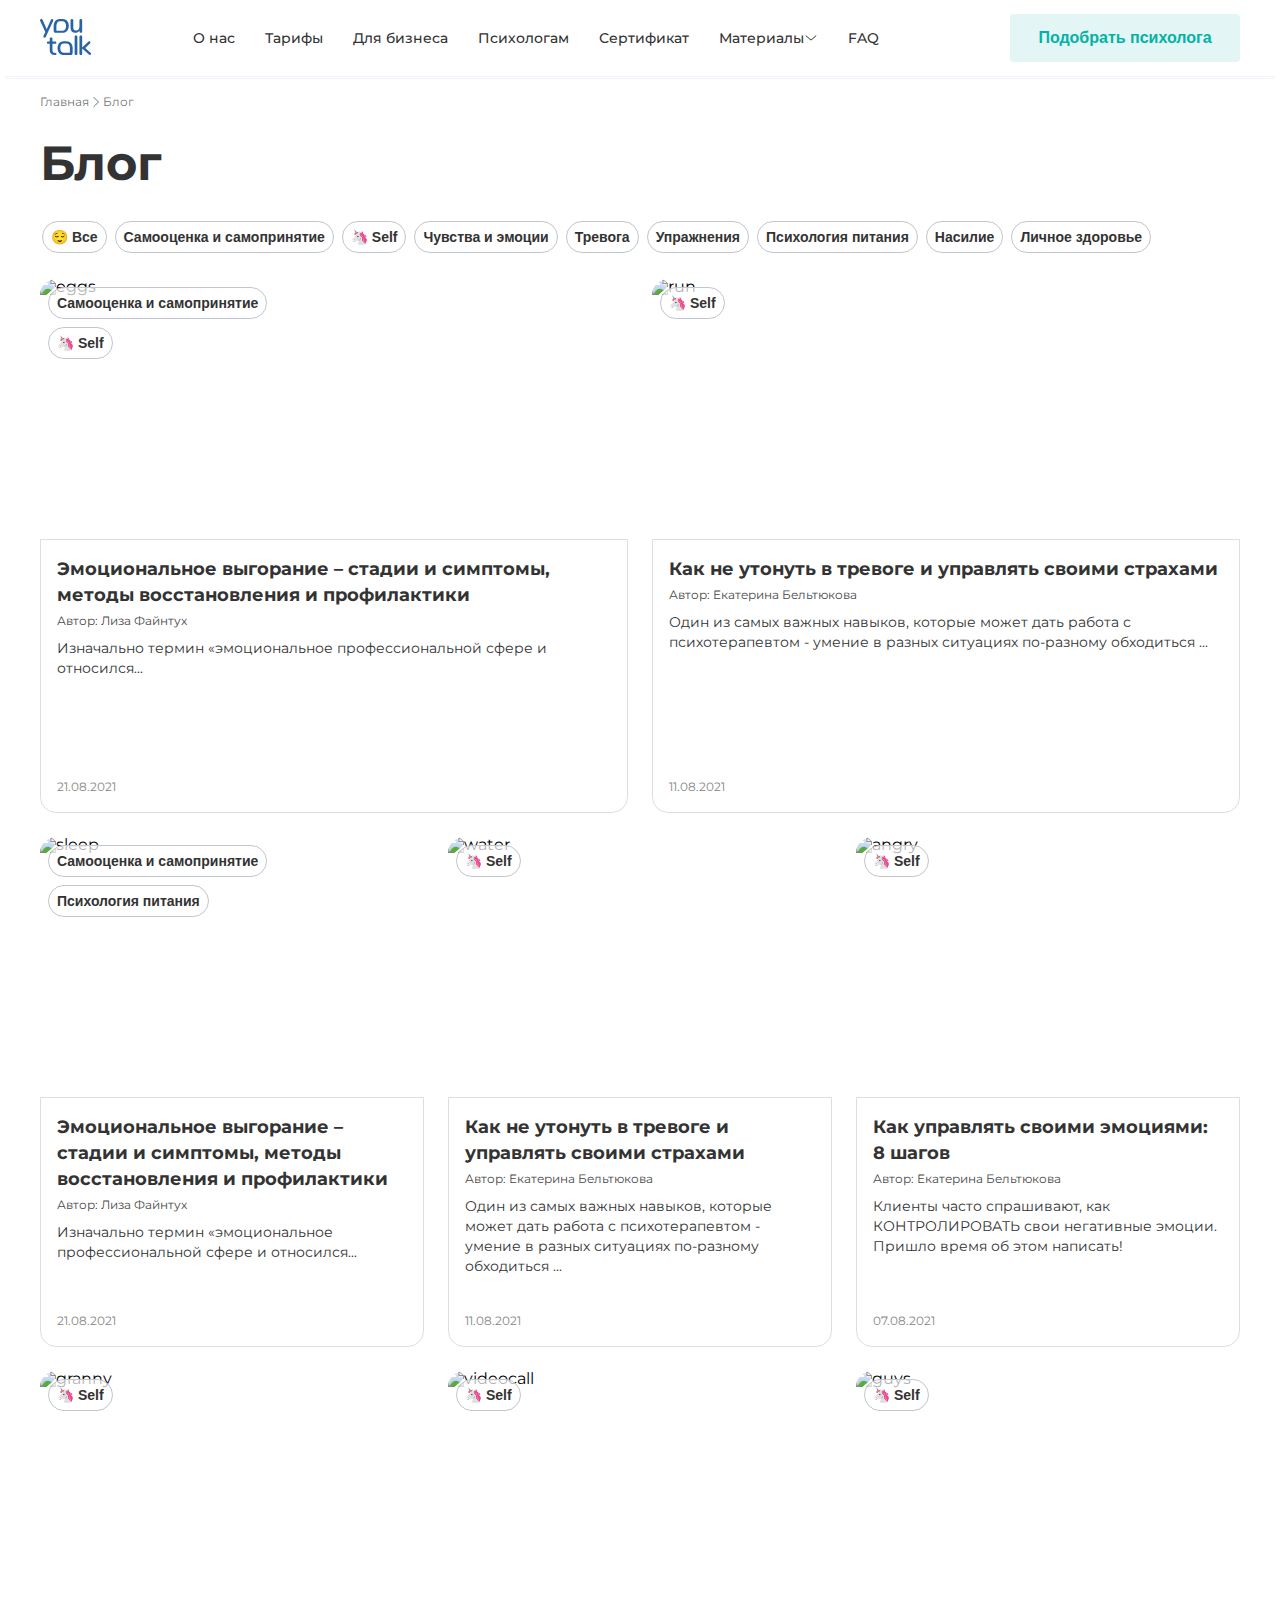
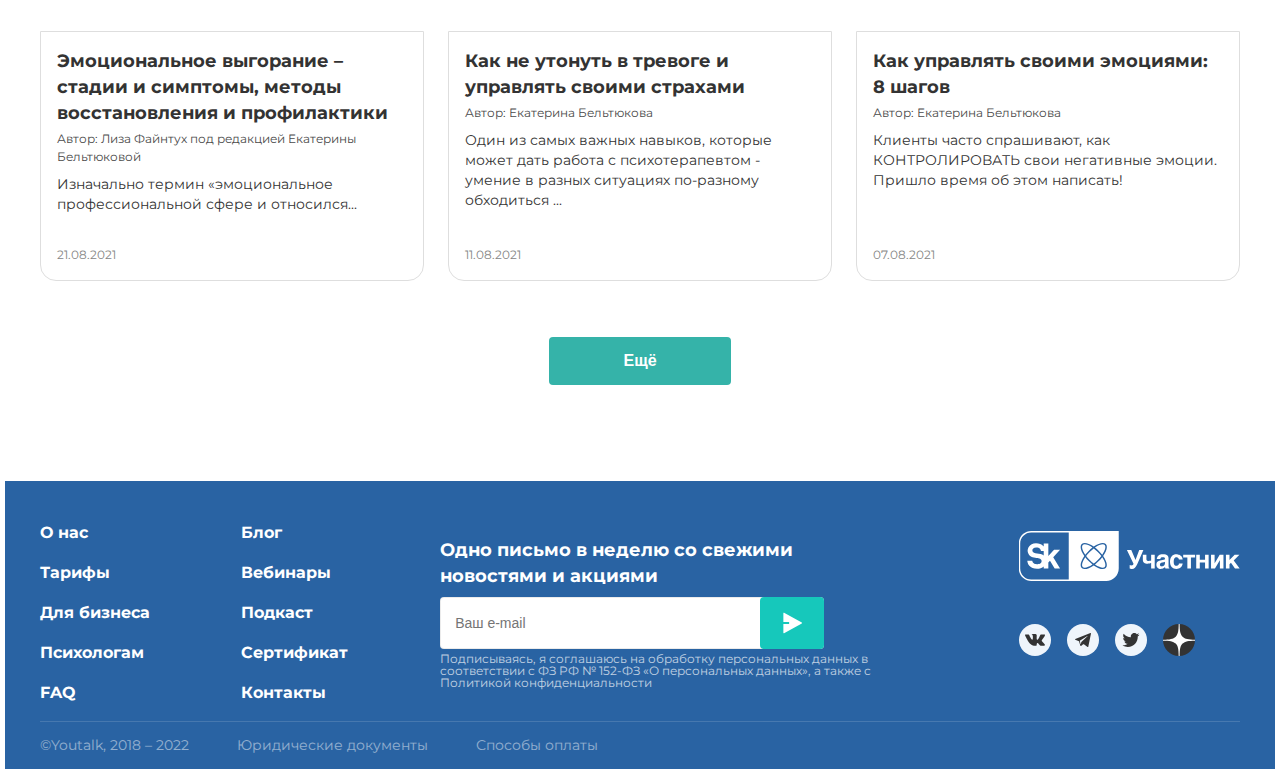
==== commit 78897744: "Add files via upload" ====
--- a/index.html
+++ b/index.html
@@ -3,7 +3,7 @@
 <head>
     <meta charset="UTF-8" />
     <title>YouTalk</title>
-    <link rel="stylesheet" href="CSS/blog.css">
+    <link rel="stylesheet" href="css/index.css">
                                             <!--шрифт-->
     <link rel="preconnect" href="https://fonts.googleapis.com">
     <link rel="preconnect" href="https://fonts.gstatic.com" crossorigin>
@@ -11,26 +11,26 @@
     <meta name="viewport" content="width=device-width, initial-scale=1">
 </head>
 <body class="layout">
-    <div class="header">
+    <header class="header">
         <div class="header__left">
             <a class="header__left-logo" href="index.html"><img src="images/logo.svg" alt="logo"></a>
         </div>
             <nav class="header__middle">
             <ul class="header__middle-nav">
-                <li class="header__middle-active"><a class="header__middle-link" href="#">О нас</a>
-                <li class="header__middle-active"><a class="header__middle-link" href="#">Тарифы</a>
-                <li class="header__middle-active"><a class="header__middle-link" href="#">Для бизнеса</a>
-                <li class="header__middle-active"><a class="header__middle-link" href="#">Психологам</a>
-                <li class="header__middle-active"><a class="header__middle-link" href="#">Сертификат</a>
-                <li class="header__middle-active"><a class="header__middle-link" href="#">Материалы <img src="images/morearrow.svg" alt="arrowdown"></a>
-                <li class="header__middle-active"><a class="header__middle-link" href="#">FAQ</a>
+                <li class="header__middle-active"><a class="header__middle-link" href="#">О нас</a></li>
+                <li class="header__middle-active"><a class="header__middle-link" href="#">Тарифы</a></li>
+                <li class="header__middle-active"><a class="header__middle-link" href="#">Для бизнеса</a></li>
+                <li class="header__middle-active"><a class="header__middle-link" href="#">Психологам</a></li>
+                <li class="header__middle-active"><a class="header__middle-link" href="#">Сертификат</a></li>
+                <li class="header__middle-active"><a class="header__middle-link" href="#">Материалы <img src="images/morearrow.svg" alt="arrowdown"></a></li>
+                <li class="header__middle-active"><a class="header__middle-link" href="#">FAQ</a></li>
             </ul>
             </nav>
         <div class="header__right">
             <button class="header__right-buttondesktop">Подобрать психолога</button>
             <img class="header__right-burger" src="images/headerbutton-right.svg" alt="burger" href="#">
         </div>
-    </div>
+    </header>
         <hr class="header__line-hr">
     
                                             <!--Основной контент-->
@@ -168,6 +168,7 @@
         </div>
         <button class="mainblock__button-low"> Ещё</button>       
     </main>
+                                    <!--подвал-->
     <footer class="footer">
         <div class="footer__block">
             <div class="footer__grid">
@@ -216,4 +217,4 @@
         </div>
     </footer>
 </body>
-</html>
+</html>--- a/css/index.css
+++ b/css/index.css
@@ -0,0 +1,705 @@
+html, body {
+    /*
+    *  html5resetcss
+    */
+    html,body,div,span,object,iframe,h1,h2,h3,h4,h5,h6,p,blockquote,pre,abbr,address,cite,code,del,dfn,em,img,ins,kbd,q,samp,small,strong,sub,sup,var,b,i,dl,dt,dd,ol,ul,li,fieldset,form,label,legend,table,caption,tbody,tfoot,thead,tr,th,td,article,aside,canvas,details,figcaption,figure,footer,header,hgroup,menu,nav,section,summary,time,mark,audio,video{margin:0;padding:0;border:0;outline:0;font-size:100%;vertical-align:baseline;background:transparent}
+    body{line-height:1}
+    article,aside,details,figcaption,figure,footer,header,hgroup,menu,nav,section{display:block}
+    nav ul{list-style:none}
+    blockquote,q{quotes:none}
+    blockquote:before,blockquote:after,q:before,q:after{content:none}
+    a{margin:0;padding:0;font-size:100%;vertical-align:baseline;background:transparent}
+    ins{background-color:#ff9;color:#000;text-decoration:none}
+    mark{background-color:#ff9;color:#000;font-style:italic;font-weight:bold}
+    del{text-decoration:line-through}
+    abbr[title],dfn[title]{border-bottom:1px dotted;cursor:help}
+    table{border-collapse:collapse;border-spacing:0}
+    hr{display:block;height:1px;border:0;border-top:1px solid #ccc;margin:1em 0;padding:0}
+    input,select{vertical-align:middle}}
+    body {font-family: montserrat; height: 100%; margin: 0; padding: 0; width: 100%;}
+html, body { height: 100%; margin: 0; padding: 0; }
+.layout {
+    display: grid;
+    grid-template-columns: minmax(16px, auto) minmax(288px, 1200px) minmax(16px, auto);
+    grid-template-rows: auto 1px 1fr auto;
+    grid-template-areas: 
+    ". header ."
+    "hr hr hr"
+    ". mainblock ."
+    "footer footer footer";
+    justify-content: center;
+    background-image: url(/background.svg);
+    background-size: 100%, 672px;
+    background-position-y: 401px ;
+    background-repeat: no-repeat;
+    margin: 0;
+    padding: 0;
+}
+@media screen and (max-width: 1024px){
+    .layout {
+        background-image: none;
+    }
+}
+/* Шапка*/
+.header {
+    grid-area: header;
+    display: flex;
+    justify-content: space-between;
+    align-items: center;
+    height: 76px;
+    position: sticky;
+}
+.header__left {
+    margin: 0;
+}
+.header__middle-nav {
+    align-items: center;
+    display: inline-flex;
+    list-style-type: none;
+    flex-wrap: nowrap;
+    justify-items: center;
+}
+.header__middle-active {
+    display: inline-flex;
+    list-style-type: none;
+    text-decoration: none;
+    font-weight: 500;
+    font-size: 14px;
+    margin-right: 30px;
+    align-self: center;
+    justify-items: center;
+}
+@media screen and (max-width: 1024px){
+    .header__middle-active {
+        margin-right: 16px;
+        font-weight: 400;
+    }
+}
+.header__middle-active:nth-last-child {
+    margin-right: 0;
+}
+.header__middle-link {
+    text-decoration: none;
+    color: rgba(51, 51, 51, 1);
+    display: inline-flex;
+    justify-content: center;
+}
+.header__right-buttondesktop {
+    background-color: rgba(227, 245, 245, 1);
+    color: rgba(3, 178, 165, 1);
+    font-size: 16px;
+    font-weight: 700;
+    border: none;
+    border-radius: 4px;
+    width: 230px;
+    height: 48px;
+}
+.header__right-burger {
+    width: 40px;
+    height: 40px;
+}
+@media screen and (min-width: 769px){
+    .header__right-burger {
+        display: none;
+    }
+}
+@media screen and (max-width: 768px){
+    .header__right-buttondesktop {
+        display: none;
+    }
+    .header__middle {
+        display: none;
+    }
+}
+.header__line-hr {
+    grid-area: hr;
+    border: rgba(239, 245, 251, 1) solid 1px;
+    width: 99vw;
+    margin: 0;
+}
+/* Основной контент*/
+.mainblock {
+    grid-area: mainblock;
+    margin-top: 16px;
+}
+.mainblock__chosedpage {
+    display: inline-flex;
+    align-items: center;
+    gap: 4px;
+}
+.mainblock__chosedpage-link {
+    text-decoration: none;
+    color: rgba(51, 51, 51, 0.7);
+    font-size: 12px;
+    font-weight: 400;
+    height: auto;
+    margin-left: 0;
+}
+.mainblock__title {
+    font-weight: 700;
+    font-size: 48px;
+    color: rgba(51, 51, 51, 1);
+    margin-top: 30px;
+    margin-bottom: 32px;
+}
+@media screen and (max-width: 414px){
+    h1.mainblock__title {
+        font-size: 32px;
+    } 
+}
+@media screen and (max-width: 320px){
+    h1.mainblock__title {
+        font-size: 24px;
+    }
+}
+.mainblock__selected {
+    display: inline-flex;
+    align-content: center;
+    gap: 8px;
+    scroll-behavior: auto;
+    scrollbar-width: none;
+    overflow-x: scroll;
+    flex-wrap: nowrap;
+    width: 100%;
+    padding: 2px;
+}
+.mainblock__selected-button {
+    background-color: white;
+    border-radius: 24px;
+    border: 1px solid rgba(193, 197, 205, 1);
+    padding: 6px 8px;
+    gap: 4px;
+    height: 32px;
+    font-size: 14px;
+    font-weight: 600;
+    color: rgba(51, 51, 51, 1);
+    text-wrap: nowrap;
+}
+.mainblock__selected-button:focus {
+    box-shadow: 0px 0px 0px 2px rgba(22, 200, 187, 1) ;
+}
+@media screen and (min-width: 767px){
+    .mainblock__selected {
+        flex-wrap: wrap;
+    }
+}
+.mainblock__content {
+    margin-top: 24px;
+    display: grid;
+    grid-template-columns: repeat(6, 1fr);
+    grid-gap: 24px;
+}
+.mainblock__content-card {
+    grid-column: span 2;
+    display: flex;
+    flex-direction: column;
+    cursor: pointer;
+}
+.mainblock__content-card:nth-child(-n+2) {
+        grid-column: span 3;
+        .mainblock__content-card-textblock{
+            height: 240px;
+        }
+}
+.mainblock__content-card-image {
+    display: flex;
+    height: 260px;
+}
+.mainblock__content-card-img {
+    display: flex;
+    object-fit: cover;
+    max-height: 100%;
+    width: 100%;
+    border-top-left-radius: 16px;
+    border-top-right-radius: 16px;
+    z-index: 1;
+    object-position: bottom;
+}
+.mainblock__content-card-button1 {
+    background-color: rgba(255, 255, 255, 0.7);
+    border-radius: 24px;
+    border: 1px solid rgba(193, 197, 205, 1);
+    padding: 6px 8px;
+    height: 32px;
+    font-size: 14px;
+    font-weight: 600;
+    color: rgba(51, 51, 51, 1);
+    text-wrap: nowrap;
+    width: max-content;
+    margin: 8px auto 0 8px;
+    z-index: 2;
+    position: absolute;
+}
+.mainblock__content-card-button2 {
+    background-color: rgba(255, 255, 255, 0.7);
+    border-radius: 24px;
+    border: 1px solid rgba(193, 197, 205, 1);
+    padding: 6px 8px;
+    height: 32px;
+    font-size: 14px;
+    font-weight: 600;
+    color: rgba(51, 51, 51, 1);
+    text-wrap: nowrap;
+    width: max-content;
+    margin: 48px auto 0 8px;
+    z-index: 2;
+    position: absolute;
+}
+.mainblock__content-card-textblock {
+    display: flex;
+    border: 1px solid rgba(222, 222, 222, 1);
+    background-color: rgba(255, 255, 255, 1);
+    border-bottom-left-radius: 16px;
+    border-bottom-right-radius: 16px;
+    padding: 16px;
+    height: 216px;
+    flex-wrap: wrap;
+}
+.mainblock__content-card-textelements {
+    display: flexbox;
+    gap: 8px;
+}
+.mainblock__content-card-title {
+    font-size: 18px;
+    font-weight: 700;
+    color: rgba(51, 51, 51, 1);
+    margin-bottom: 0px;
+    line-height: 26px;
+}
+.mainblock__content-card-author {
+    font-size: 12px;
+    font-weight: 400;
+    color: rgba(73, 73, 73, 1);
+    margin-top: 4px;
+    margin-bottom: 0px;
+    line-height: 18px;
+}
+.mainblock__content-card-text {
+    font-size: 14px;
+    font-weight: 400;
+    color: rgba(51, 51, 51, 1);
+    margin-top: 8px;
+    line-height: 20px;
+}
+.mainblock__content-card-date {
+    font-size: 12px;
+    font-weight: 400;
+    color: rgba(134, 134, 134, 1);
+    margin-top: auto;
+    line-height: 18px;
+}
+@media screen and (max-width: 1024px){
+    .mainblock__content-card:nth-child(-n+2) {
+        grid-column: span 3;
+        .mainblock__content-card-image {
+            height: 260px;
+        }
+        .mainblock__content-card-textblock{
+            height: 240px;
+        }
+    }
+        .mainblock__content-card-image {
+            height: 206px;
+        }
+        .mainblock__content-card-textblock {
+            height: 253px;
+        }
+}
+@media screen and (max-width: 768px){
+    .mainblock__content-card:nth-child(-n+2) {
+        grid-column: span 6;
+        .mainblock__content-card-image {
+            height: 404px;
+        }
+        .mainblock__content-card-textblock{
+            height: 196px;
+        }
+    }
+        .mainblock__content-card {
+        grid-column: span 3;
+        }
+        .mainblock__content-card-image {
+            height: 206px;
+        }
+        .mainblock__content-card-textblock {
+            height: 241px;
+        }
+}
+@media screen and (max-width: 414px){
+    .mainblock__content-card:nth-child(-n+2) {
+        grid-column: span 6;
+        .mainblock__content-card-image {
+            height: 206px;
+        }
+        .mainblock__content-card-textblock{
+            height: 256px;
+        }
+    }
+        .mainblock__content-card {
+        grid-column: span 6;
+        }
+        .mainblock__content-card-image {
+            height: 206px;
+        }
+        .mainblock__content-card-textblock {
+            height: 256px;
+        }
+    .mainblock__content-card:nth-child(n+5) {
+        display:none;
+     }
+}
+@media screen and (max-width: 320px){
+    .mainblock__content-card:nth-child(-n+2) {
+        grid-column: span 6;
+        .mainblock__content-card-image {
+            height: 206px;
+        }
+        .mainblock__content-card-textblock{
+            height: 278px;
+        }
+    }
+        .mainblock__content-card {
+        grid-column: span 6;
+        }
+        .mainblock__content-card-image {
+            height: 206px;
+        }
+        .mainblock__content-card-textblock {
+            height: 278px;
+        }
+    .mainblock__content-card:nth-child(n+5) {
+        display:none;
+     }
+}
+.mainblock__button-low {
+    background-color: rgba(53, 179, 169, 1);
+    color: rgba(255, 255, 255, 1);
+    font-size: 16px;
+    font-weight: 700;
+    border: none;
+    border-radius: 4px;
+    width: 182px;
+    height: 48px;
+    display: block;
+    margin: 56px auto 96px auto;
+}
+@media screen and (max-width: 1024px) {
+    .mainblock__button-low {
+        margin-top: 35px;
+        margin-bottom: 60px;
+    }
+}
+@media screen and (max-width: 768px) {
+    .mainblock__button-low {
+        margin-top: 33px;
+        margin-bottom: 55px;
+    }
+}
+@media screen and (max-width: 414px) {
+    .mainblock__button-low {
+        margin-top: 28px;
+        margin-bottom: 59px;
+    }
+}
+@media screen and (max-width: 320px) {
+    .mainblock__button-low {
+        margin-top: 28px;
+        margin-bottom: 59px;
+    }
+}
+/*Подвал*/
+.footer {
+    grid-area: footer;
+    background-color: rgba(41, 99, 163, 1);
+    background-size: 100vw;
+    display: block;
+}
+.footer__block {
+    display: grid;
+    grid-template-columns: minmax(16px, auto) minmax(288px, 1200px) minmax(16px, auto);
+    grid-template-areas: ". footer__block .";
+}
+.footer__grid {
+    grid-area: footer__block;
+    display: grid;
+    grid-template-columns: repeat(6, auto);
+    grid-template-rows: auto auto;
+    grid-template-areas:
+    "footer__nav footer__nav footer__email footer__email footer__socials footer__socials"
+    "links links links links links links";
+    justify-content: space-between;
+    align-items: center;
+    justify-items: center;
+}
+.footer__grid-nav {
+    grid-area: footer__nav;
+    display: grid;
+    grid-template-columns: repeat(2, auto);
+    justify-items: flex-start;
+    margin-top: 40px;
+    gap: 91px;
+    margin-left: 0;
+}
+.footer__nav1 {
+    display: flex;
+    grid-area: span 1;
+    flex-direction: column;
+    flex-wrap: wrap;
+    gap: 16px;
+    justify-items: start;
+    margin-left: 0;
+    padding-left: 0;
+}
+.footer__nav2 {
+    display: flex;
+    grid-area: span 1;
+    flex-direction: column;
+    flex-wrap: wrap;
+    gap: 16px;
+    justify-items: start;
+    margin-left: 0;
+    padding-left: 0;
+}
+.footer__nav-link {
+    color: rgba(255, 255, 255, 1);
+    font-size: 16px;
+    font-weight: 700;
+    line-height: 24px;
+    text-decoration: none;
+    margin-top: 0;
+    justify-items: start;
+}
+.footer__grid-email {
+    grid-area: footer__email;
+    display: flex;
+    margin: 0 91.5px;
+    justify-items: flex-start;
+    margin-top: 40px;
+    width: 486px;
+}
+.footer__email-title {
+    display: block;
+    color: rgba(255, 255, 255, 1);
+    font-size: 18px;
+    font-weight: 700;
+    line-height: 26px;
+    margin-bottom: 8px;
+    margin-top: 0;
+    word-break: normal;
+    width: 384px;
+    white-space: normal;
+}
+.footer__email-text {
+    font-size: 12px;
+    font-weight: 400;
+    color: rgba(255, 255, 255, 1);
+    opacity: 0.7;
+    margin-top: 8px;
+}
+.footer__email-inputs {
+    display: flex;
+    gap: 0px;
+    width: 384px;
+    height: 48px;
+}
+.footer__email-input {
+    height: 48px;
+    width: 384px;
+    border-radius: 4px;
+    border: 1px solid rgba(157, 157, 157, 0.2);
+    z-index: 1;
+    color: rgba(157, 157, 157, 1);
+    font-size: 14px;
+    font-weight: 400;
+}
+.footer__email-button {
+    padding: 14px 20px 14px 20px;
+    border-radius: 4px;
+    background-color: rgba(22, 200, 187, 1);
+    border: none;
+    position: absolute;
+    z-index: 2;
+    display: flex;
+    align-items: center;
+    justify-content: center;
+    margin-right: 0;
+    margin-left: 320px;
+}
+.footer__email-button-img {
+    width: 24px;
+    height: 24px;
+}
+.footer__grid-socials {
+    grid-area: footer__socials;
+    display: flexbox;
+    gap: 40px;
+    justify-items: flex-end;
+    align-items: center;
+}
+#skolkovo {
+margin-bottom: 40px;
+}
+.footer__socials-icons {
+    display: flex;
+    gap: 16px;
+}
+.footer__copyright {
+    display: flex;
+    border-top: 1px solid rgba(255, 255, 255, 0.2);
+    grid-area: links;
+    display: flex;
+    justify-content: start;
+    align-items: center;
+    font-size: 14px;
+    font-weight: 400;
+    text-decoration: none;
+    color: rgba(255, 255, 255, 1);
+    margin-top: 16px;
+    margin-bottom: 17px;
+    width: 100%;
+    opacity: 0.7;
+    padding-top: 16px;
+}
+.footer__copyright-link {
+    display: flex;
+    font-size: 14px;
+    font-weight: 400;
+    text-decoration: none;
+    color: rgba(255, 255, 255, 1);
+    margin-left: 48px;
+    opacity: 0.7;
+}
+.footer__copyright-link:nth-child(1) {
+    margin-left: 0;
+}
+@media screen and (max-width: 1024px) {
+    .footer__grid-email {
+        margin: 0 21px;
+        margin-top: 40px;
+        width: 450px;
+}
+.footer__grid-nav {
+    gap: 30px;
+}
+}
+@media screen and (max-width: 768px) {
+    .footer__grid {
+        grid-area: footer__block;
+        display: grid;
+        grid-template-columns: repeat(6, auto);
+        grid-template-rows: auto auto auto;
+        grid-template-areas:
+        "footer__nav footer__nav footer__nav footer__email footer__email footer__email"
+        "footer__socials footer__socials . . . ."
+        "links links links links links links";
+        justify-content: space-between;
+        align-items: center;
+        justify-items: center;
+    }
+    .footer__grid-email {
+        margin-left: 0;
+        margin-right: 0;
+    }
+    .footer__grid-socials {
+        justify-items: left;
+        margin-top: 26px;
+    }
+    .footer__copyright {
+        margin-top: 27px;
+        margin-bottom: 23px;
+    }
+}    
+@media screen and (max-width: 414px) {
+    .footer__grid {
+        grid-area: footer__block;
+        display: grid;
+        grid-template-columns: auto;
+        grid-template-rows: auto auto auto auto;
+        grid-template-areas:
+        "footer__nav"
+        "footer__email"
+        "footer__socials"
+        "links";
+        justify-content: space-between;
+        align-items: center;
+        justify-items: center;
+    }
+    .footer__grid-nav {
+        width: 375px;
+        gap: auto;
+    }
+    .footer__grid-email {
+        margin-left: 0;
+        margin-right: 14px;
+        margin-top: 23px;
+        margin-bottom: 23px;
+        width: 360px;
+    }
+    .footer__email-inputs {
+        width: 360px;
+    }
+    .footer__email-button {
+        margin-left: 296px;
+    }
+    .footer__email-input {
+        width: 360px;
+    }
+    .footer__grid-socials {
+        margin-top: 0;
+        margin-left: 0;
+        margin-right: auto;
+    }
+    .footer__copyright {
+        flex-direction: column;
+        margin-top: 27px;
+        margin-bottom: 23px;
+        margin-left: 0;
+        margin-right: auto;
+        justify-items: start;
+        gap: 20px;
+    }
+    .footer__copyright-link {
+        opacity: 0.7;
+        flex-direction: column;
+        margin-left: 0;
+        margin-right: auto;
+    }
+    .footer__email-title {
+        width: 360px;
+    }
+    .footer__email-text {
+        width: 360px;
+    }
+}
+@media screen and (max-width: 320px) {
+    .footer__grid-nav {
+        width: 288px;
+    }
+    .footer__grid-email {
+        width: 288px;
+        overflow-wrap: normal;
+        margin-top: 23px;
+        margin-right: 0;
+    }
+    .footer__email-title {
+        width: 288px;
+    }
+    .footer__nav1.footer__nav2 {
+        margin-bottom: 0;
+    }
+    .footer__email-inputs {
+        width: 288px;
+    }
+    .footer__email-button {
+        display: none;
+    }
+    .footer__email-input {
+        width: 288px;
+    }
+    .footer__email-title {
+        width: 288px;
+    }
+    .footer__email-text {
+        width: 288px;
+    }
+}